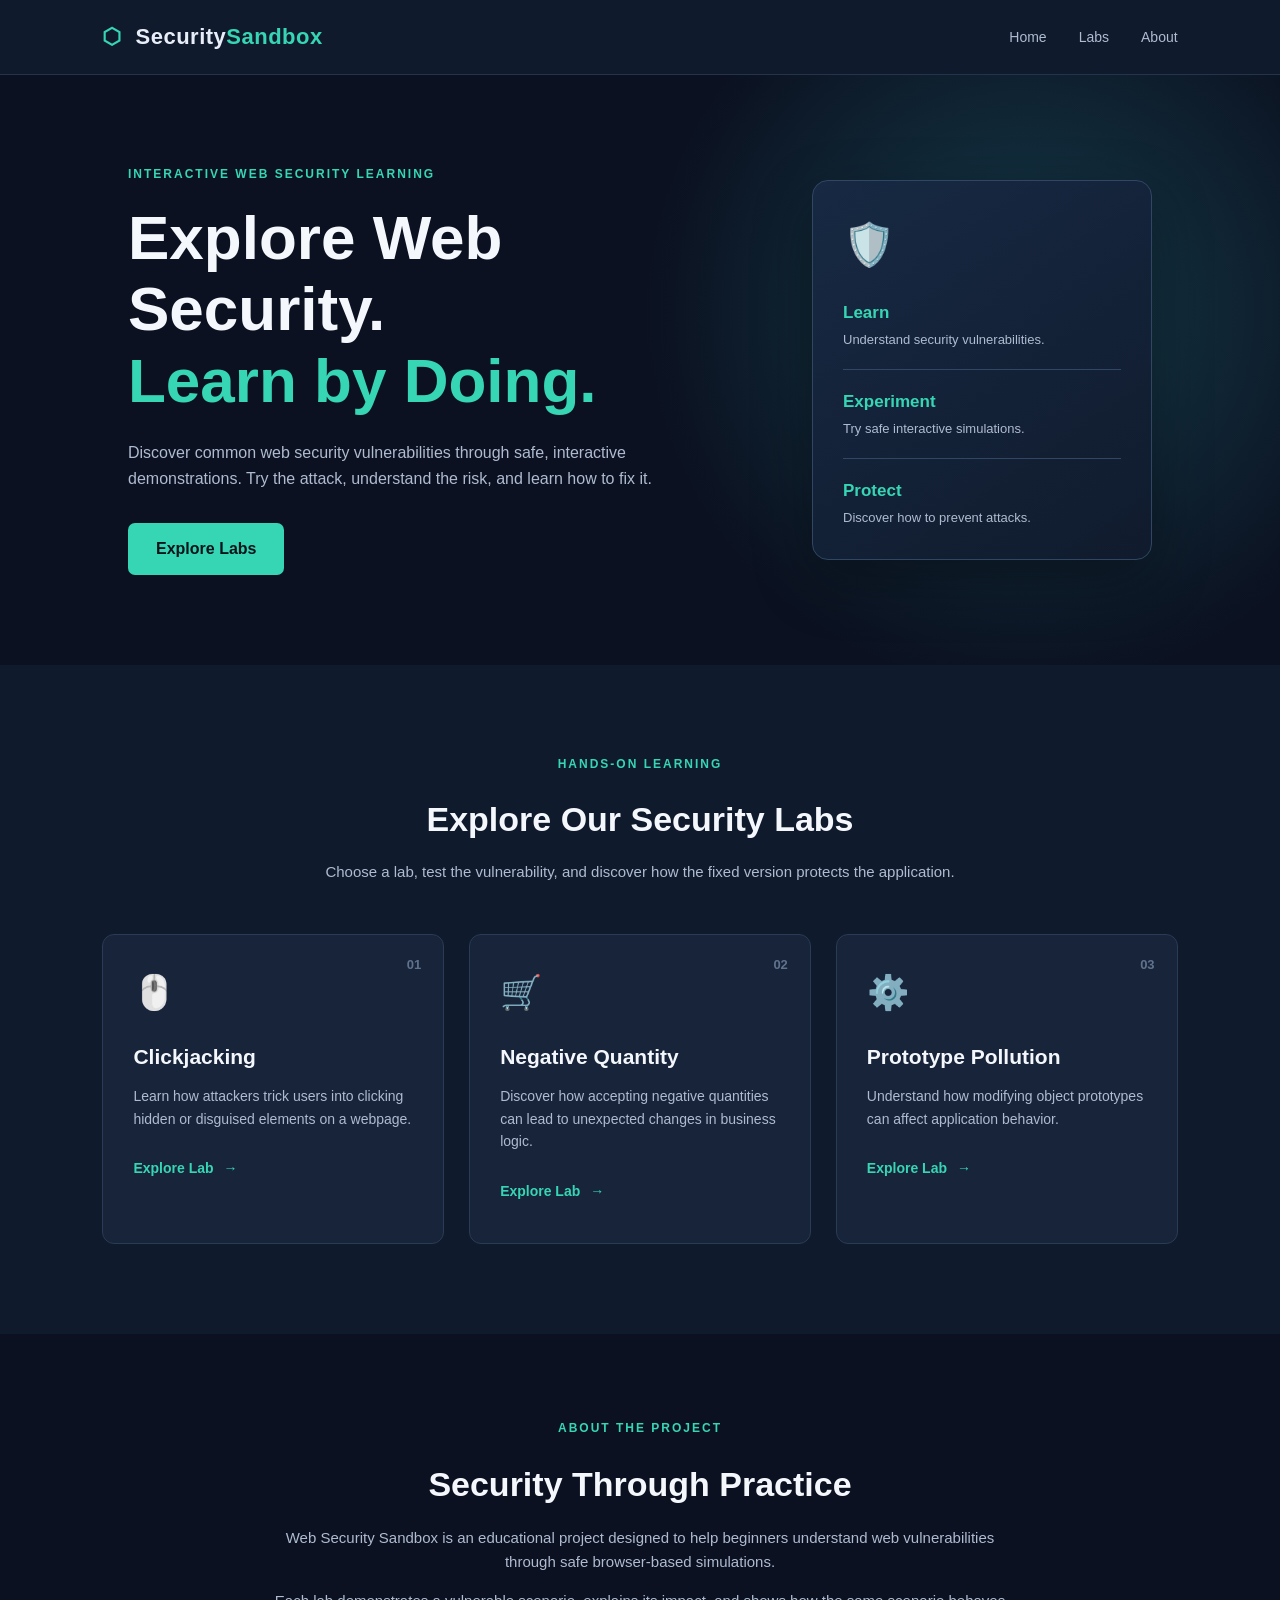
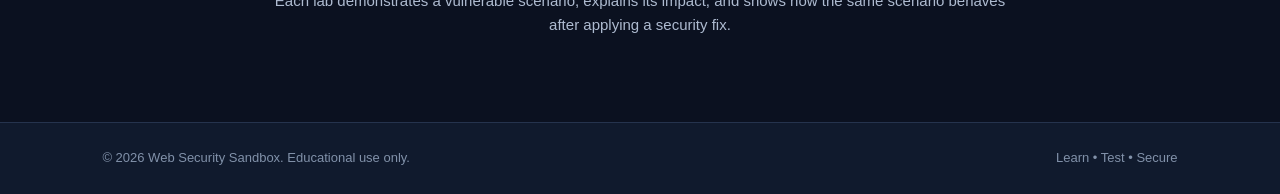
==== index.html @ 1e54db29 "Initial project upload" ====
<!DOCTYPE html>
<html lang="en">
<head>
    <meta charset="UTF-8">
    <meta name="viewport" content="width=device-width, initial-scale=1.0">
    <meta name="description" content="An interactive web security sandbox for learning common web vulnerabilities safely.">
    <title>Web Security Sandbox</title>
    <link rel="stylesheet" href="style.css">
</head>
<body>

    <!-- Navigation -->
    <header class="navbar">
        <a href="index.html" class="logo">
            <span class="logo-icon">⬡</span>
            Security<span>Sandbox</span>
        </a>

        <nav>
            <a href="#home">Home</a>
            <a href="#labs">Labs</a>
            <a href="#about">About</a>
        </nav>
    </header>

    <main>
        <!-- Hero Section -->
        <section class="hero" id="home">
            <div class="hero-content">
                <p class="hero-label">INTERACTIVE WEB SECURITY LEARNING</p>

                <h1>
                    Explore Web Security.
                    <span>Learn by Doing.</span>
                </h1>

                <p class="hero-description">
                    Discover common web security vulnerabilities through
                    safe, interactive demonstrations. Try the attack,
                    understand the risk, and learn how to fix it.
                </p>

                <a href="#labs" class="primary-button">
                    Explore Labs
                </a>
            </div>

            <div class="hero-visual">
                <div class="security-card">
                    <div class="security-icon">🛡️</div>
                    <h3>Learn</h3>
                    <p>Understand security vulnerabilities.</p>
                    <div class="security-line"></div>
                    <h3>Experiment</h3>
                    <p>Try safe interactive simulations.</p>
                    <div class="security-line"></div>
                    <h3>Protect</h3>
                    <p>Discover how to prevent attacks.</p>
                </div>
            </div>
        </section>

        <!-- Labs Section -->
        <section class="labs-section" id="labs">
            <div class="section-heading">
                <p class="section-label">HANDS-ON LEARNING</p>
                <h2>Explore Our Security Labs</h2>
                <p>
                    Choose a lab, test the vulnerability, and discover
                    how the fixed version protects the application.
                </p>
            </div>

            <div class="labs-grid">

                <!-- Clickjacking -->
                <article class="lab-card">
                    <div class="lab-number">01</div>
                    <div class="lab-icon">🖱️</div>
                    <h3>Clickjacking</h3>
                    <p>
                        Learn how attackers trick users into clicking
                        hidden or disguised elements on a webpage.
                    </p>
                    <a href="labs/clickjacking/index.html" class="lab-link">
                        Explore Lab <span>→</span>
                    </a>
                </article>

                <!-- Negative Quantity -->
                <article class="lab-card">
                    <div class="lab-number">02</div>
                    <div class="lab-icon">🛒</div>
                    <h3>Negative Quantity</h3>
                    <p>
                        Discover how accepting negative quantities can
                        lead to unexpected changes in business logic.
                    </p>
                    <a href="labs/negative-quantity/index.html" class="lab-link">
                        Explore Lab <span>→</span>
                    </a>
                </article>

                <!-- Prototype Pollution -->
                <article class="lab-card">
                    <div class="lab-number">03</div>
                    <div class="lab-icon">⚙️</div>
                    <h3>Prototype Pollution</h3>
                    <p>
                        Understand how modifying object prototypes can
                        affect application behavior.
                    </p>
                    <a href="labs/prototype-pollution/index.html" class="lab-link">
                        Explore Lab <span>→</span>
                    </a>
                </article>

            </div>
        </section>

        <!-- About Section -->
        <section class="about-section" id="about">
            <div class="about-content">
                <p class="section-label">ABOUT THE PROJECT</p>
                <h2>Security Through Practice</h2>
                <p>
                    Web Security Sandbox is an educational project
                    designed to help beginners understand web
                    vulnerabilities through safe browser-based
                    simulations.
                </p>
                <p>
                    Each lab demonstrates a vulnerable scenario,
                    explains its impact, and shows how the same
                    scenario behaves after applying a security fix.
                </p>
            </div>
        </section>
    </main>

    <!-- Footer -->
    <footer class="footer">
        <p>© 2026 Web Security Sandbox. Educational use only.</p>
        <p>Learn • Test • Secure</p>
    </footer>

    <script src="script.js"></script>
</body>
</html>
---- style.css ----
/* ==============================
   1. Global Settings
============================== */

* {
    margin: 0;
    padding: 0;
    box-sizing: border-box;
}

html {
    scroll-behavior: smooth;
}

body {
    font-family: Arial, Helvetica, sans-serif;
    background-color: #0b1120;
    color: #e8eef8;
    line-height: 1.6;
}

a {
    text-decoration: none;
    color: inherit;
}

/* ==============================
   2. Navigation Bar
============================== */

.navbar {
    width: 100%;
    min-height: 75px;
    padding: 0 8%;
    display: flex;
    align-items: center;
    justify-content: space-between;
    background-color: #101a2d;
    border-bottom: 1px solid #25334d;
    position: sticky;
    top: 0;
    z-index: 100;
}

.logo {
    font-size: 22px;
    font-weight: bold;
    letter-spacing: 0.5px;
}

.logo span:last-child {
    color: #36d6b5;
}

.logo-icon {
    color: #36d6b5;
    margin-right: 7px;
}

.navbar nav {
    display: flex;
    align-items: center;
    gap: 32px;
}

.navbar nav a {
    color: #aebbd0;
    font-size: 14px;
    transition: color 0.3s ease;
}

.navbar nav a:hover {
    color: #36d6b5;
}

/* ==============================
   3. Hero Section
============================== */

.hero {
    min-height: 570px;
    padding: 90px 10%;
    display: flex;
    align-items: center;
    justify-content: space-between;
    gap: 60px;
    background:
        radial-gradient(circle at 80% 40%, #153b4a 0%, transparent 35%),
        #0b1120;
}

.hero-content {
    max-width: 620px;
}

.hero-label,
.section-label {
    color: #36d6b5;
    font-size: 12px;
    font-weight: bold;
    letter-spacing: 2px;
    margin-bottom: 18px;
}

.hero h1 {
    font-size: clamp(38px, 5vw, 62px);
    line-height: 1.15;
    margin-bottom: 24px;
    color: #f4f7fc;
}

.hero h1 span {
    display: block;
    color: #36d6b5;
}

.hero-description {
    max-width: 540px;
    color: #aebbd0;
    font-size: 16px;
    margin-bottom: 32px;
}

.primary-button {
    display: inline-block;
    padding: 13px 28px;
    background-color: #36d6b5;
    color: #07151b;
    font-weight: bold;
    border-radius: 7px;
    transition: 0.3s ease;
}

.primary-button:hover {
    background-color: #65ebce;
    transform: translateY(-3px);
}

/* ==============================
   4. Hero Visual Card
============================== */

.hero-visual {
    width: 340px;
    flex-shrink: 0;
}

.security-card {
    padding: 30px;
    background: linear-gradient(145deg, #172943, #101b2d);
    border: 1px solid #304663;
    border-radius: 16px;
    box-shadow: 0 20px 60px rgba(0, 0, 0, 0.3);
}

.security-icon {
    font-size: 42px;
    margin-bottom: 20px;
}

.security-card h3 {
    color: #36d6b5;
    font-size: 17px;
    margin-bottom: 4px;
}

.security-card p {
    color: #aebbd0;
    font-size: 13px;
}

.security-line {
    height: 1px;
    background-color: #304663;
    margin: 18px 0;
}

/* ==============================
   5. Labs Section
============================== */

.labs-section {
    padding: 90px 8%;
    background-color: #101a2d;
}

.section-heading {
    text-align: center;
    max-width: 650px;
    margin: 0 auto 50px;
}

.section-heading h2,
.about-content h2 {
    font-size: 34px;
    margin-bottom: 14px;
    color: #f4f7fc;
}

.section-heading > p:last-child {
    color: #aebbd0;
    font-size: 15px;
}

.labs-grid {
    display: grid;
    grid-template-columns: repeat(3, minmax(0, 1fr));
    gap: 25px;
    max-width: 1200px;
    margin: auto;
}

/* ==============================
   6. Lab Cards
============================== */

.lab-card {
    position: relative;
    padding: 30px;
    min-height: 310px;
    background-color: #17243a;
    border: 1px solid #2a3b55;
    border-radius: 12px;
    transition: transform 0.3s ease, border-color 0.3s ease;
}

.lab-card:hover {
    transform: translateY(-8px);
    border-color: #36d6b5;
}

.lab-number {
    position: absolute;
    top: 20px;
    right: 22px;
    color: #60728c;
    font-size: 13px;
    font-weight: bold;
}

.lab-icon {
    font-size: 34px;
    margin-bottom: 20px;
}

.lab-card h3 {
    color: #f4f7fc;
    font-size: 21px;
    margin-bottom: 12px;
}

.lab-card p {
    color: #aebbd0;
    font-size: 14px;
    margin-bottom: 25px;
}

.lab-link {
    display: inline-flex;
    gap: 10px;
    align-items: center;
    color: #36d6b5;
    font-size: 14px;
    font-weight: bold;
}

.lab-link span {
    transition: transform 0.3s ease;
}

.lab-link:hover span {
    transform: translateX(5px);
}

/* ==============================
   7. About Section
============================== */

.about-section {
    padding: 85px 10%;
    text-align: center;
    background-color: #0b1120;
}

.about-content {
    max-width: 750px;
    margin: auto;
}

.about-content p:not(.section-label) {
    color: #aebbd0;
    font-size: 15px;
    margin-top: 15px;
}

/* ==============================
   8. Footer
============================== */

.footer {
    padding: 25px 8%;
    display: flex;
    justify-content: space-between;
    align-items: center;
    gap: 15px;
    background-color: #101a2d;
    border-top: 1px solid #25334d;
    color: #8191a9;
    font-size: 13px;
}

/* ==============================
   9. Responsive Design
============================== */

@media (max-width: 900px) {
    .hero {
        padding: 70px 7%;
        gap: 35px;
    }

    .hero-visual {
        width: 290px;
    }

    .labs-grid {
        grid-template-columns: repeat(2, minmax(0, 1fr));
    }
}

@media (max-width: 650px) {
    .navbar {
        padding: 18px 5%;
        flex-direction: column;
        gap: 15px;
    }

    .navbar nav {
        gap: 22px;
    }

    .hero {
        padding: 60px 7%;
        flex-direction: column;
        align-items: flex-start;
    }

    .hero-visual {
        width: 100%;
    }

    .labs-section {
        padding: 65px 6%;
    }

    .labs-grid {
        grid-template-columns: 1fr;
    }

    .section-heading h2,
    .about-content h2 {
        font-size: 28px;
    }

    .footer {
        flex-direction: column;
        text-align: center;
    }
}
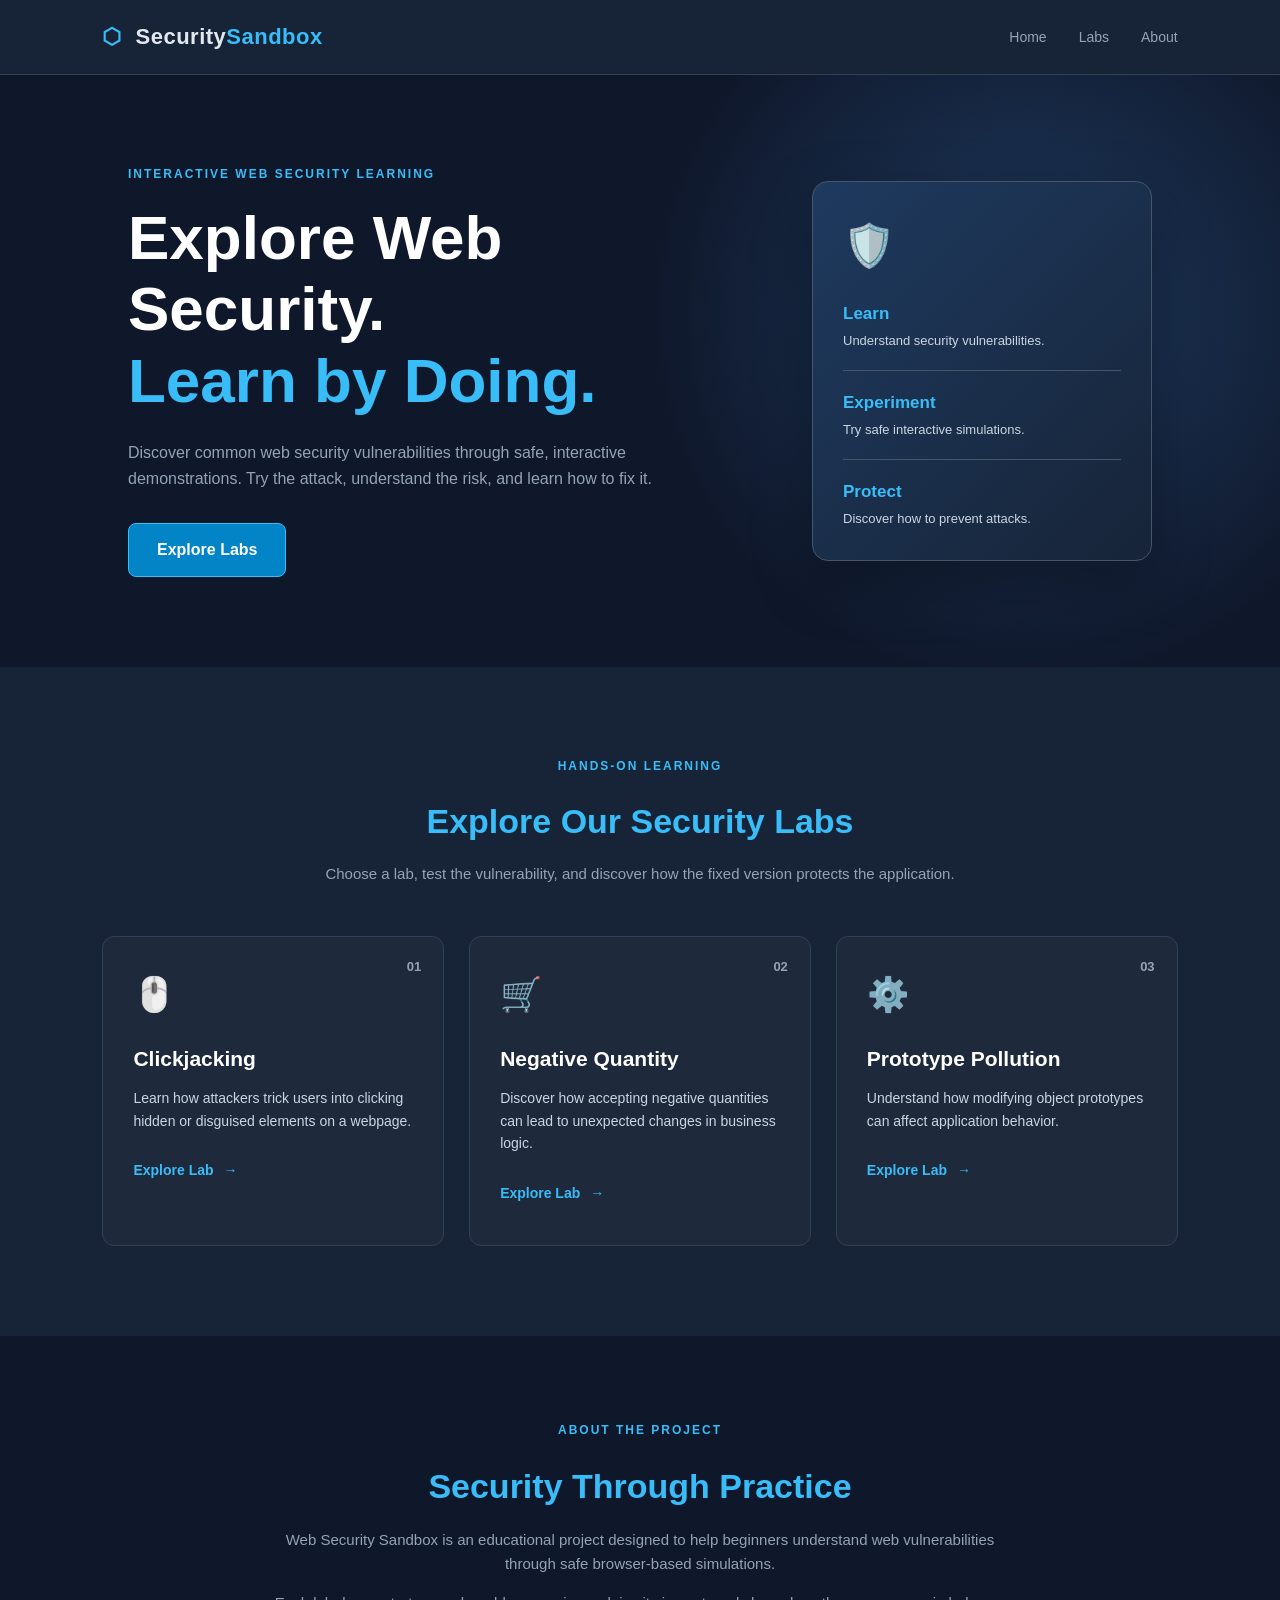
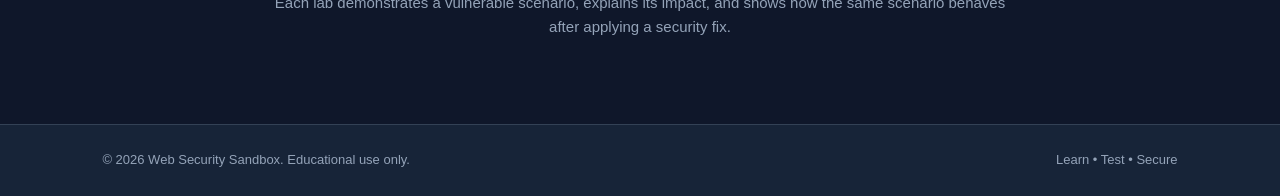
==== commit 539f7a84: "Add complete web security sandbox project" ====
--- a/index.html
+++ b/index.html
@@ -6,7 +6,7 @@
     <meta name="viewport" content="width=device-width, initial-scale=1.0">
     <meta name="description" content="An interactive web security sandbox for learning common web vulnerabilities safely.">
     <title>Web Security Sandbox</title>
-    <link rel="stylesheet" href="style.css">
+    <link rel="stylesheet" href="css/style.css">
 </head>
 <body>
 
@@ -144,7 +144,5 @@
         <p>© 2026 Web Security Sandbox. Educational use only.</p>
         <p>Learn • Test • Secure</p>
     </footer>
-
-    <script src="script.js"></script>
 </body>
 </html>
--- a/css/style.css
+++ b/css/style.css
@@ -0,0 +1,1174 @@
+/* ==============================
+   1. Global Settings
+============================== */
+
+:root {
+    --bg: #0f172a;
+    --bg-alt: #172438;
+    --card: #1e293b;
+    --border: #334155;
+    --border-soft: #334155;
+    --border-light: #475569;
+    --accent: #38bdf8;
+    --accent-heading: #38bdf8;
+    --accent-strong: #0284c7;
+    --text: #e2e8f0;
+    --text-muted: #cbd5e1;
+    --text-dim: #94a3b8;
+    --text-faint: #94a3b8;
+    --grad-start: #1e3a5f;
+    --grad-end: #172438;
+}
+
+* {
+    margin: 0;
+    padding: 0;
+    box-sizing: border-box;
+}
+
+html {
+    scroll-behavior: smooth;
+}
+
+body {
+    font-family: Arial, Helvetica, sans-serif;
+    background-color: var(--bg);
+    color: var(--text);
+    line-height: 1.6;
+}
+
+a {
+    text-decoration: none;
+    color: inherit;
+}
+
+/* ==============================
+   2. Navigation Bar
+============================== */
+
+.navbar {
+    width: 100%;
+    min-height: 75px;
+    padding: 0 8%;
+    display: flex;
+    align-items: center;
+    justify-content: space-between;
+    background-color: var(--bg-alt);
+    border-bottom: 1px solid var(--border-soft);
+    position: sticky;
+    top: 0;
+    z-index: 100;
+}
+
+.logo {
+    font-size: 22px;
+    font-weight: bold;
+    letter-spacing: 0.5px;
+}
+
+.logo span:last-child {
+    color: var(--accent);
+}
+
+.logo-icon {
+    color: var(--accent);
+    margin-right: 7px;
+}
+
+.navbar nav {
+    display: flex;
+    align-items: center;
+    gap: 32px;
+}
+
+.navbar nav a {
+    color: var(--text-dim);
+    font-size: 14px;
+    transition: color 0.3s ease;
+}
+
+.navbar nav a:hover {
+    color: var(--accent);
+}
+
+/* ==============================
+   3. Hero Section
+============================== */
+
+.hero {
+    min-height: 570px;
+    padding: 90px 10%;
+    display: flex;
+    align-items: center;
+    justify-content: space-between;
+    gap: 60px;
+    background:
+        radial-gradient(circle at 80% 40%, var(--grad-start) 0%, transparent 35%),
+        var(--bg);
+}
+
+.hero-content {
+    max-width: 620px;
+}
+
+.hero-label,
+.section-label {
+    color: var(--accent);
+    font-size: 12px;
+    font-weight: bold;
+    letter-spacing: 2px;
+    margin-bottom: 18px;
+}
+
+.hero h1 {
+    font-size: clamp(38px, 5vw, 62px);
+    line-height: 1.15;
+    margin-bottom: 24px;
+    color: #ffffff;
+}
+
+.hero h1 span {
+    display: block;
+    color: var(--accent);
+}
+
+.hero-description {
+    max-width: 540px;
+    color: var(--text-dim);
+    font-size: 16px;
+    margin-bottom: 32px;
+}
+
+.primary-button {
+    display: inline-block;
+    padding: 13px 28px;
+    background-color: var(--accent-strong);
+    border: 1px solid var(--accent);
+    color: #ffffff;
+    font-weight: bold;
+    border-radius: 8px;
+    transition: 0.3s ease;
+}
+
+.primary-button:hover {
+    filter: brightness(1.12);
+    transform: translateY(-3px);
+}
+
+/* ==============================
+   4. Hero Visual Card
+============================== */
+
+.hero-visual {
+    width: 340px;
+    flex-shrink: 0;
+}
+
+.security-card {
+    padding: 30px;
+    background: linear-gradient(135deg, var(--grad-start), var(--grad-end));
+    border: 1px solid var(--border-light);
+    border-radius: 16px;
+    box-shadow: 0 20px 60px rgba(0, 0, 0, 0.3);
+}
+
+.security-icon {
+    font-size: 42px;
+    margin-bottom: 20px;
+}
+
+.security-card h3 {
+    color: var(--accent-heading);
+    font-size: 17px;
+    margin-bottom: 4px;
+}
+
+.security-card p {
+    color: var(--text-muted);
+    font-size: 13px;
+}
+
+.security-line {
+    height: 1px;
+    background-color: var(--border-light);
+    margin: 18px 0;
+}
+
+/* ==============================
+   5. Labs Section
+============================== */
+
+.labs-section {
+    padding: 90px 8%;
+    background-color: var(--bg-alt);
+}
+
+.section-heading {
+    text-align: center;
+    max-width: 650px;
+    margin: 0 auto 50px;
+}
+
+.section-heading h2,
+.about-content h2 {
+    font-size: 34px;
+    margin-bottom: 14px;
+    color: var(--accent-heading);
+}
+
+.section-heading > p:last-child {
+    color: var(--text-dim);
+    font-size: 15px;
+}
+
+.labs-grid {
+    display: grid;
+    grid-template-columns: repeat(3, minmax(0, 1fr));
+    gap: 25px;
+    max-width: 1200px;
+    margin: auto;
+}
+
+/* ==============================
+   6. Lab Cards
+============================== */
+
+.lab-card {
+    position: relative;
+    padding: 30px;
+    min-height: 310px;
+    background-color: var(--card);
+    border: 1px solid var(--border);
+    border-radius: 12px;
+    transition: transform 0.3s ease, border-color 0.3s ease;
+}
+
+.lab-card:hover {
+    transform: translateY(-8px);
+    border-color: var(--accent);
+}
+
+.lab-number {
+    position: absolute;
+    top: 20px;
+    right: 22px;
+    color: #94a3b8;
+    font-size: 13px;
+    font-weight: bold;
+}
+
+.lab-icon {
+    font-size: 34px;
+    margin-bottom: 20px;
+}
+
+.lab-card h3 {
+    color: #ffffff;
+    font-size: 21px;
+    margin-bottom: 12px;
+}
+
+.lab-card p {
+    color: var(--text-muted);
+    font-size: 14px;
+    margin-bottom: 25px;
+}
+
+.lab-link {
+    display: inline-flex;
+    gap: 10px;
+    align-items: center;
+    color: var(--accent);
+    font-size: 14px;
+    font-weight: bold;
+}
+
+.lab-link span {
+    transition: transform 0.3s ease;
+}
+
+.lab-link:hover span {
+    transform: translateX(5px);
+}
+
+/* ==============================
+   7. About Section
+============================== */
+
+.about-section {
+    padding: 85px 10%;
+    text-align: center;
+    background-color: var(--bg);
+}
+
+.about-content {
+    max-width: 750px;
+    margin: auto;
+}
+
+.about-content p:not(.section-label) {
+    color: var(--text-dim);
+    font-size: 15px;
+    margin-top: 15px;
+}
+
+/* ==============================
+   8. Footer
+============================== */
+
+.footer {
+    padding: 25px 8%;
+    display: flex;
+    justify-content: space-between;
+    align-items: center;
+    gap: 15px;
+    background-color: var(--bg-alt);
+    border-top: 1px solid var(--border-soft);
+    color: var(--text-faint);
+    font-size: 13px;
+}
+
+/* ==============================
+   9. Responsive Design
+============================== */
+
+@media (max-width: 900px) {
+    .hero {
+        padding: 70px 7%;
+        gap: 35px;
+    }
+
+    .hero-visual {
+        width: 290px;
+    }
+
+    .labs-grid {
+        grid-template-columns: repeat(2, minmax(0, 1fr));
+    }
+}
+
+@media (max-width: 650px) {
+    .navbar {
+        padding: 18px 5%;
+        flex-direction: column;
+        gap: 15px;
+    }
+
+    .navbar nav {
+        gap: 22px;
+    }
+
+    .hero {
+        padding: 60px 7%;
+        flex-direction: column;
+        align-items: flex-start;
+    }
+
+    .hero-visual {
+        width: 100%;
+    }
+
+    .labs-section {
+        padding: 65px 6%;
+    }
+
+    .labs-grid {
+        grid-template-columns: 1fr;
+    }
+
+    .section-heading h2,
+    .about-content h2 {
+        font-size: 28px;
+    }
+
+    .footer {
+        flex-direction: column;
+        text-align: center;
+    }
+}
+
+/* =========================================
+   10. Clickjacking Lab Styles
+   Scoped to lab pages only
+========================================= */
+
+.lab-page {
+    font-family: Arial, sans-serif;
+    background: var(--bg);
+    color: var(--text);
+    line-height: 1.6;
+}
+
+.lab-page a {
+    color: var(--accent);
+    text-decoration: none;
+}
+
+.lab-page a:hover {
+    text-decoration: underline;
+}
+
+.lab-page .container {
+    width: 90%;
+    max-width: 1100px;
+    margin: 0 auto;
+}
+
+.lab-page header {
+    background: var(--bg-alt);
+    padding: 20px 0;
+    border-bottom: 1px solid var(--border-soft);
+}
+
+.lab-page header h1 {
+    color: #ffffff;
+    font-size: 28px;
+}
+
+.lab-page header p {
+    color: var(--text-dim);
+}
+
+.lab-page .back-link {
+    display: inline-block;
+    margin-bottom: 12px;
+}
+
+.lab-page main {
+    padding: 35px 0;
+}
+
+.lab-page section {
+    background: var(--card);
+    border: 1px solid var(--border);
+    border-radius: 12px;
+    padding: 25px;
+    margin-bottom: 25px;
+}
+
+.lab-page h2 {
+    color: var(--accent-heading);
+    margin-bottom: 15px;
+}
+
+.lab-page h3 {
+    color: #ffffff;
+    margin-bottom: 10px;
+}
+
+.lab-page p {
+    color: var(--text-muted);
+    margin-bottom: 12px;
+}
+
+.lab-page button {
+    cursor: pointer;
+    font-family: inherit;
+    transition: 0.2s ease;
+}
+
+.lab-page button:hover {
+    filter: brightness(1.12);
+}
+
+.lab-page .payloads,
+.lab-page .payload-buttons {
+    display: flex;
+    flex-wrap: wrap;
+    gap: 12px;
+    margin: 18px 0;
+}
+
+.lab-page .payload-btn,
+.lab-page .mode-btn {
+    padding: 11px 17px;
+    border: 1px solid var(--border-light);
+    border-radius: 8px;
+    background: #1e293b;
+    color: #ffffff;
+}
+
+.lab-page .payload-btn.active,
+.lab-page .mode-btn.selected {
+    background: var(--accent-strong);
+    border-color: var(--accent);
+}
+
+.lab-page .demo-stage {
+    position: relative;
+    min-height: 280px;
+    display: flex;
+    justify-content: center;
+    align-items: center;
+    overflow: hidden;
+    border-radius: 12px;
+    background: linear-gradient(135deg, var(--grad-start), var(--grad-end));
+    border: 1px solid var(--border-light);
+}
+
+.lab-page .decoy-content {
+    text-align: center;
+    padding: 30px;
+    position: relative;
+    z-index: 1;
+}
+
+.lab-page .reward-icon {
+    font-size: 45px;
+    display: block;
+    margin-bottom: 12px;
+}
+
+.lab-page .decoy-content p {
+    color: var(--text-muted);
+    margin-bottom: 18px;
+}
+
+.lab-page .claim-btn {
+    border: none;
+    padding: 13px 24px;
+    border-radius: 8px;
+    background: #f0b94c;
+    color: #172033;
+    font-weight: bold;
+    position: relative;
+    z-index: 3;
+}
+
+.lab-page #attack-frame {
+    position: absolute;
+    inset: 0;
+    width: 100%;
+    height: 100%;
+    border: 0;
+    opacity: 0.03;
+    z-index: 4;
+    pointer-events: auto;
+}
+
+.lab-page .demo-stage.fixed #attack-frame {
+    display: none;
+}
+
+.lab-page .hint {
+    margin-top: 12px;
+    color: #94a3b8;
+    font-size: 13px;
+}
+
+.lab-page .result {
+    background: #0f172a;
+    border: 1px solid #334155;
+    border-radius: 8px;
+    padding: 14px;
+    margin-top: 18px;
+    color: #ffffff;
+    min-height: 50px;
+}
+
+.lab-page .code-block {
+    background: #0b1120;
+    border: 1px solid #334155;
+    border-radius: 8px;
+    padding: 18px;
+    overflow-x: auto;
+    margin-top: 12px;
+}
+
+.lab-page pre {
+    color: #cbd5e1;
+    white-space: pre-wrap;
+    overflow-wrap: anywhere;
+}
+
+.lab-page .vulnerable-code {
+    border-left: 4px solid #e45d68;
+}
+
+.lab-page .fixed-code {
+    border-left: 4px solid #42c98b;
+}
+
+.lab-page .mode-buttons,
+.lab-page .mode-controls {
+    display: flex;
+    gap: 12px;
+    margin-bottom: 18px;
+}
+
+.lab-page .status {
+    display: inline-block;
+    padding: 6px 12px;
+    border-radius: 6px;
+    font-weight: bold;
+    margin-bottom: 12px;
+}
+
+.lab-page .status.vulnerable {
+    background: #57232b;
+    color: #ff9ba3;
+}
+
+.lab-page .status.fixed {
+    background: #164b37;
+    color: #8af0bd;
+}
+
+.lab-page footer {
+    text-align: center;
+    padding: 25px;
+    color: var(--text-faint);
+    border-top: 1px solid var(--border-soft);
+}
+
+@media (max-width: 600px) {
+    .lab-page header h1 {
+        font-size: 23px;
+    }
+
+    .lab-page section {
+        padding: 17px;
+    }
+
+    .lab-page .payloads,
+    .lab-page .payload-buttons,
+    .lab-page .mode-buttons,
+    .lab-page .mode-controls {
+        flex-direction: column;
+    }
+
+    .lab-page .payload-btn,
+    .lab-page .mode-btn {
+        width: 100%;
+    }
+
+    .lab-page .demo-stage {
+        min-height: 250px;
+    }
+}
+
+/* =========================================
+   11. Negative Quantity Lab Styles
+========================================= */
+
+.negative-quantity-page {
+    background: #0f172a;
+    color: #e2e8f0;
+    min-height: 100vh;
+}
+
+.negative-quantity-page header {
+    background: #172438;
+    text-align: center;
+    padding: 35px 20px;
+    border-bottom: 2px solid #334155;
+}
+
+.negative-quantity-page header h1 {
+    color: #38bdf8;
+    font-size: 32px;
+    margin-bottom: 10px;
+}
+
+.negative-quantity-page header p {
+    color: #94a3b8;
+}
+
+.negative-quantity-page main {
+    max-width: 850px;
+    margin: 35px auto;
+    padding: 20px;
+}
+
+.negative-quantity-page section {
+    background: #1e293b;
+    padding: 25px;
+    margin-bottom: 22px;
+    border-radius: 12px;
+    border: 1px solid #334155;
+    transition: border-color 0.2s, transform 0.2s;
+}
+
+.negative-quantity-page section:hover {
+    border-color: #475569;
+}
+
+.negative-quantity-page h2 {
+    color: #38bdf8;
+    margin-bottom: 15px;
+}
+
+.negative-quantity-page h3 {
+    color: #facc15;
+    margin: 20px 0 12px;
+}
+
+.negative-quantity-page p {
+    color: #cbd5e1;
+}
+
+.negative-quantity-page .lab-info p {
+    line-height: 1.6;
+}
+
+.negative-quantity-page .mode-buttons,
+.negative-quantity-page .payload-buttons {
+    display: flex;
+    flex-wrap: wrap;
+    gap: 10px;
+    margin: 15px 0;
+}
+
+.negative-quantity-page button {
+    background: #0284c7;
+    color: white;
+    border: none;
+    padding: 12px 18px;
+    border-radius: 7px;
+    cursor: pointer;
+    font-size: 15px;
+    font-weight: 600;
+    transition: background 0.2s, transform 0.2s;
+}
+
+.negative-quantity-page button:hover {
+    background: #0369a1;
+    transform: translateY(-2px);
+}
+
+.negative-quantity-page button:active {
+    transform: translateY(0);
+}
+
+.negative-quantity-page #fixedMode {
+    background: #15803d;
+}
+
+.negative-quantity-page #fixedMode:hover {
+    background: #166534;
+}
+
+.negative-quantity-page #modeStatus {
+    color: #facc15;
+    font-weight: bold;
+    margin-top: 12px;
+}
+
+.negative-quantity-page .price {
+    font-size: 20px;
+    margin: 15px 0;
+    color: #4ade80;
+}
+
+.negative-quantity-page label {
+    display: block;
+    margin-bottom: 8px;
+}
+
+.negative-quantity-page input {
+    width: 100%;
+    padding: 12px;
+    margin-bottom: 15px;
+    border-radius: 7px;
+    border: 1px solid #475569;
+    background: #0f172a;
+    color: white;
+    font-size: 16px;
+}
+
+.negative-quantity-page input:focus {
+    outline: 2px solid #38bdf8;
+    border-color: #38bdf8;
+}
+
+.negative-quantity-page .payload {
+    background: #b45309;
+}
+
+.negative-quantity-page .payload:hover {
+    background: #92400e;
+}
+
+.negative-quantity-page .cart p {
+    margin: 12px 0;
+    font-size: 18px;
+}
+
+.negative-quantity-page #total {
+    color: #4ade80;
+    font-weight: bold;
+}
+
+.negative-quantity-page #message {
+    color: #fbbf24;
+    margin: 15px 0;
+    line-height: 1.5;
+}
+
+.negative-quantity-page #resetCart {
+    background: #475569;
+}
+
+.negative-quantity-page .code-section pre {
+    background: #0b1120;
+    padding: 18px;
+    border-radius: 8px;
+    overflow-x: auto;
+    white-space: pre;
+    font-size: 14px;
+    line-height: 1.8;
+    margin: 12px 0 25px;
+    border: 1px solid #334155;
+}
+
+.negative-quantity-page .code-section code {
+    color: #cbd5e1;
+    font-family: monospace;
+}
+
+.negative-quantity-page .vulnerable-line {
+    display: inline-block;
+    width: 100%;
+    background: rgba(239, 68, 68, 0.18);
+    color: #f87171;
+    font-weight: bold;
+    padding: 2px 6px;
+    border-radius: 3px;
+}
+
+.negative-quantity-page .fixed-line {
+    display: inline-block;
+    width: 100%;
+    background: rgba(34, 197, 94, 0.18);
+    color: #4ade80;
+    font-weight: bold;
+    padding: 2px 6px;
+    border-radius: 3px;
+}
+
+.negative-quantity-page .security-info {
+    background: #0f172a;
+    border-left: 4px solid #38bdf8;
+    padding: 15px;
+    margin: 18px 0;
+    border-radius: 6px;
+}
+
+.negative-quantity-page .security-info p {
+    margin: 8px 0;
+    line-height: 1.5;
+}
+
+.negative-quantity-page .impact-section p {
+    color: #cbd5e1;
+    line-height: 1.7;
+    margin: 12px 0;
+}
+
+.negative-quantity-page .impact-section h3 {
+    margin-top: 22px;
+}
+
+.negative-quantity-page .references {
+    padding-left: 22px;
+    line-height: 2;
+}
+
+.negative-quantity-page .references li {
+    margin-bottom: 5px;
+}
+
+.negative-quantity-page .references a {
+    color: #38bdf8;
+    text-decoration: none;
+}
+
+.negative-quantity-page .references a:hover {
+    color: #7dd3fc;
+    text-decoration: underline;
+}
+
+@media (max-width: 600px) {
+    .negative-quantity-page header {
+        padding: 25px 15px;
+    }
+
+    .negative-quantity-page header h1 {
+        font-size: 28px;
+    }
+
+    .negative-quantity-page main {
+        padding: 12px;
+        margin: 20px auto;
+    }
+
+    .negative-quantity-page section {
+        padding: 18px;
+    }
+
+    .negative-quantity-page button {
+        width: 100%;
+    }
+
+    .negative-quantity-page .code-section pre {
+        font-size: 12px;
+        padding: 12px;
+    }
+}
+
+/* =========================================
+   12. Code Highlighting (lab pages)
+========================================= */
+
+.lab-page .code-card pre {
+    background: #0b1120;
+    border: 1px solid #334155;
+    border-radius: 8px;
+    padding: 18px;
+    overflow-x: auto;
+    margin: 12px 0;
+    font-size: 14px;
+    line-height: 1.8;
+}
+
+.lab-page .code-card code {
+    font-family: monospace;
+    color: #cbd5e1;
+}
+
+.lab-page .hl-bad,
+.lab-page .hl-good {
+    display: inline-block;
+    width: 100%;
+    padding: 2px 6px;
+    border-radius: 3px;
+    font-weight: bold;
+}
+
+.lab-page .hl-bad {
+    background: rgba(239, 68, 68, 0.18);
+    color: #f87171;
+}
+
+.lab-page .hl-good {
+    background: rgba(34, 197, 94, 0.18);
+    color: #4ade80;
+}
+
+/* =========================================
+   13. Negative Quantity Lab (uses .lab-page)
+========================================= */
+
+.lab-page .vulnerable-line,
+.lab-page .fixed-line {
+    display: inline-block;
+    width: 100%;
+    padding: 2px 6px;
+    border-radius: 3px;
+    font-weight: bold;
+}
+
+.lab-page .vulnerable-line {
+    background: rgba(239, 68, 68, 0.18);
+    color: #f87171;
+}
+
+.lab-page .fixed-line {
+    background: rgba(34, 197, 94, 0.18);
+    color: #4ade80;
+}
+
+.lab-page .shop-stage {
+    flex-direction: column;
+    text-align: center;
+    padding: 30px;
+    gap: 6px;
+}
+
+.lab-page .price {
+    color: #4ade80;
+    font-size: 20px;
+}
+
+.lab-page label {
+    display: block;
+    color: #cbd5e1;
+}
+
+.lab-page input[type="number"] {
+    width: 140px;
+    padding: 10px;
+    margin-bottom: 12px;
+    border-radius: 7px;
+    border: 1px solid #475569;
+    background: #0f172a;
+    color: #ffffff;
+    font-size: 16px;
+    text-align: center;
+}
+
+.lab-page input[type="number"]:focus {
+    outline: 2px solid #38bdf8;
+    border-color: #38bdf8;
+}
+
+.lab-page .result #total {
+    color: #4ade80;
+    font-weight: bold;
+}
+
+.lab-page .result #message {
+    color: #fbbf24;
+}
+
+.lab-page #resetCart {
+    padding: 9px 16px;
+    border: 1px solid #475569;
+    border-radius: 7px;
+    background: #334155;
+    color: #ffffff;
+}
+
+/* =========================================
+   12. Code Highlighting (lab pages)
+========================================= */
+
+.lab-page .code-card pre {
+    background: #0b1120;
+    border: 1px solid #334155;
+    border-radius: 8px;
+    padding: 18px;
+    overflow-x: auto;
+    margin: 12px 0;
+    font-size: 14px;
+    line-height: 1.8;
+}
+
+.lab-page .code-card code {
+    font-family: monospace;
+    color: #cbd5e1;
+}
+
+.lab-page .hl-bad,
+.lab-page .hl-good {
+    display: inline-block;
+    width: 100%;
+    padding: 2px 6px;
+    border-radius: 3px;
+    font-weight: bold;
+}
+
+.lab-page .hl-bad {
+    background: rgba(239, 68, 68, 0.18);
+    color: #f87171;
+}
+
+.lab-page .hl-good {
+    background: rgba(34, 197, 94, 0.18);
+    color: #4ade80;
+}
+
+/* =========================================
+   13. Negative Quantity Lab (uses .lab-page)
+========================================= */
+
+.lab-page .vulnerable-line,
+.lab-page .fixed-line {
+    display: inline-block;
+    width: 100%;
+    padding: 2px 6px;
+    border-radius: 3px;
+    font-weight: bold;
+}
+
+.lab-page .vulnerable-line {
+    background: rgba(239, 68, 68, 0.18);
+    color: #f87171;
+}
+
+.lab-page .fixed-line {
+    background: rgba(34, 197, 94, 0.18);
+    color: #4ade80;
+}
+
+.lab-page .shop-stage {
+    flex-direction: column;
+    text-align: center;
+    padding: 30px;
+    gap: 6px;
+}
+
+.lab-page .price {
+    color: #4ade80;
+    font-size: 20px;
+}
+
+.lab-page label {
+    display: block;
+    color: #cbd5e1;
+}
+
+.lab-page input[type="number"] {
+    width: 140px;
+    padding: 10px;
+    margin-bottom: 12px;
+    border-radius: 7px;
+    border: 1px solid #475569;
+    background: #0f172a;
+    color: #ffffff;
+    font-size: 16px;
+    text-align: center;
+}
+
+.lab-page input[type="number"]:focus {
+    outline: 2px solid #38bdf8;
+    border-color: #38bdf8;
+}
+
+.lab-page .result #total {
+    color: #4ade80;
+    font-weight: bold;
+}
+
+.lab-page .result #message {
+    color: #fbbf24;
+}
+
+.lab-page #resetCart {
+    padding: 9px 16px;
+    border: 1px solid #475569;
+    border-radius: 7px;
+    background: #334155;
+    color: #ffffff;
+}
+
+/* =========================================
+   14. Prototype Pollution Lab (uses .lab-page)
+========================================= */
+
+.lab-page .payload-view {
+    background: #0b1120;
+    border: 1px solid #334155;
+    border-radius: 8px;
+    padding: 12px 16px;
+    margin: 12px 0;
+    color: #fbbf24;
+    font-family: monospace;
+    font-size: 14px;
+    white-space: pre-wrap;
+    overflow-wrap: anywhere;
+}
+
+.lab-page .result.multiline {
+    white-space: pre-line;
+}
+
+.lab-page .result .verdict-bad {
+    color: #f87171;
+    font-weight: bold;
+}
+
+.lab-page .result .verdict-good {
+    color: #4ade80;
+    font-weight: bold;
+}
